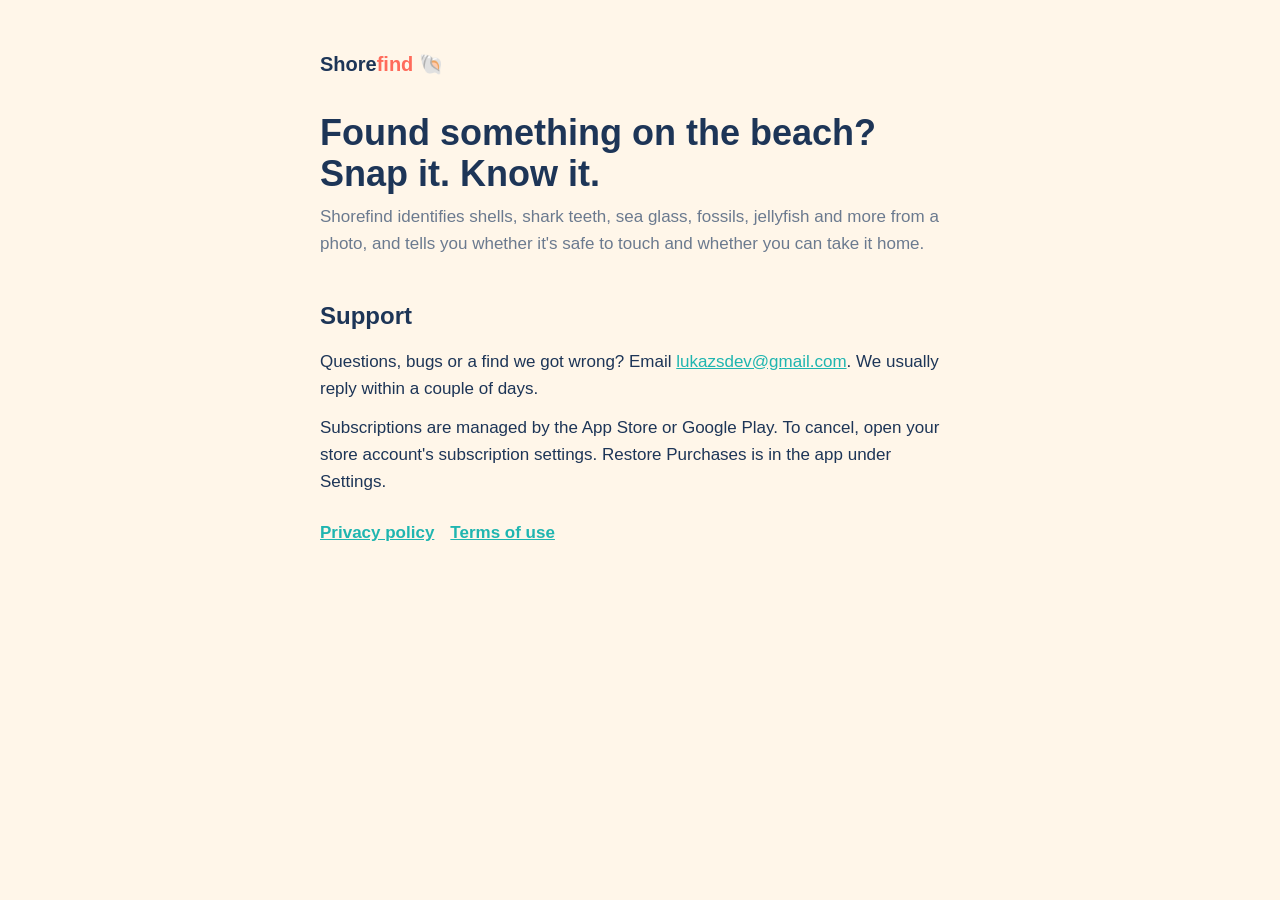
==== index.html @ d8ca5ec5 "Shorefind privacy policy, terms of use and support page Co-Authored-By: Claude Fable 5.1 <noreply@an" ====
<!doctype html>
<html lang="en">
  <head>
    <meta charset="utf-8" />
    <meta name="viewport" content="width=device-width, initial-scale=1" />
    <title>Shorefind · Beach Identifier</title>
    <meta name="description" content="Snap anything you find on the beach and know what it is." />
    <link rel="stylesheet" href="style.css" />
  </head>
  <body>
    <main>
      <p class="wordmark"><a href="./">Shore<span>find</span> 🐚</a></p>
      <h1>Found something on the beach? Snap it. Know it.</h1>
      <p class="muted">Shorefind identifies shells, shark teeth, sea glass, fossils, jellyfish and more from a photo, and tells you whether it's safe to touch and whether you can take it home.</p>
      <h2>Support</h2>
      <p>Questions, bugs or a find we got wrong? Email <a href="mailto:lukazsdev@gmail.com">lukazsdev@gmail.com</a>. We usually reply within a couple of days.</p>
      <p>Subscriptions are managed by the App Store or Google Play. To cancel, open your store account's subscription settings. Restore Purchases is in the app under Settings.</p>
      <div class="links">
        <a href="privacy/">Privacy policy</a>
        <a href="terms/">Terms of use</a>
      </div>
    </main>
  </body>
</html>
---- style.css ----
/* Static pages for GitHub Pages: Shorefind privacy policy, terms and support. */
:root {
  color-scheme: light dark;
  --background: #fff6e9;
  --text: #1d3557;
  --muted: #6b7a8f;
  --accent: #ff6b5b;
  --accent2: #1fb5b0;
  --border: #eee3d2;
}
@media (prefers-color-scheme: dark) {
  :root {
    --background: #14203a;
    --text: #fff6e9;
    --muted: #a9b4c4;
    --accent: #ff8a7d;
    --accent2: #3fd0cb;
    --border: #2b3a5c;
  }
}
* { box-sizing: border-box; }
body {
  margin: 0;
  background: var(--background);
  color: var(--text);
  font: 17px/1.6 -apple-system, BlinkMacSystemFont, 'Segoe UI', Roboto, Helvetica, Arial, sans-serif;
}
main { max-width: 680px; margin: 0 auto; padding: 48px 20px 80px; }
.wordmark { font-weight: 800; font-size: 20px; margin: 0 0 32px; }
.wordmark a { color: var(--text); text-decoration: none; }
.wordmark span { color: var(--accent); }
h1 { font-size: 36px; line-height: 1.15; margin: 0 0 8px; }
h2 { font-size: 24px; margin: 40px 0 12px; }
h3 { font-size: 19px; margin: 24px 0 8px; }
p, li { margin: 0 0 12px; }
ul { padding-left: 22px; }
a { color: var(--accent2); }
.muted { color: var(--muted); }
.links { display: flex; gap: 16px; flex-wrap: wrap; margin-top: 24px; }
.links a { font-weight: 700; }
hr { border: 0; border-top: 1px solid var(--border); margin: 40px 0; }
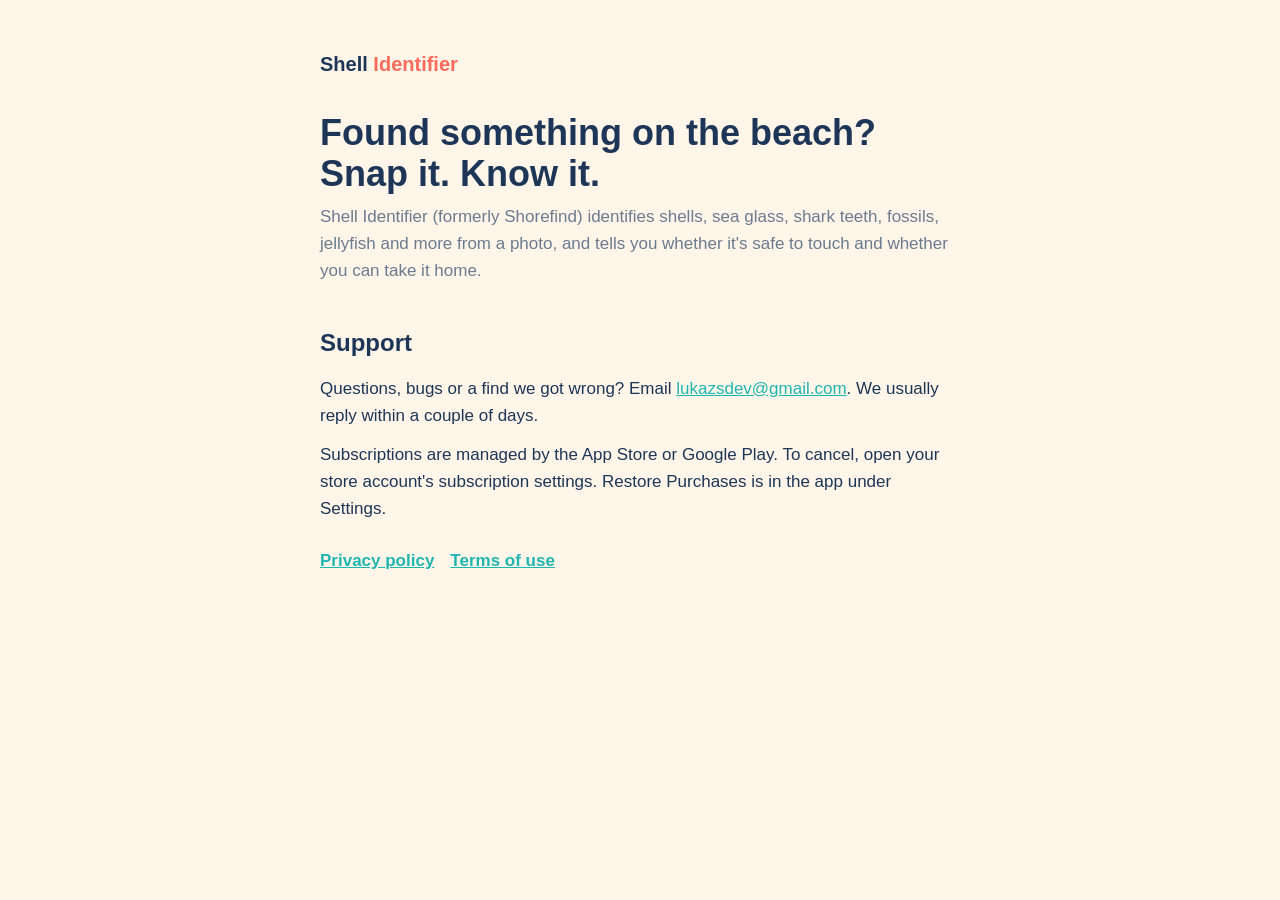
==== commit 4896f0d4: "Rename to Shell Identifier (formerly Shorefind) Co-Authored-By: Claude Fable 5.1 <noreply@anthropic." ====
--- a/index.html
+++ b/index.html
@@ -3,15 +3,15 @@
   <head>
     <meta charset="utf-8" />
     <meta name="viewport" content="width=device-width, initial-scale=1" />
-    <title>Shorefind · Beach Identifier</title>
-    <meta name="description" content="Snap anything you find on the beach and know what it is." />
+    <title>Shell Identifier · Beach Finds</title>
+    <meta name="description" content="Snap anything you find on the beach and know what it is. Shells, sea glass, shark teeth and more." />
     <link rel="stylesheet" href="style.css" />
   </head>
   <body>
     <main>
-      <p class="wordmark"><a href="./">Shore<span>find</span> 🐚</a></p>
+      <p class="wordmark"><a href="./">Shell <span>Identifier</span></a></p>
       <h1>Found something on the beach? Snap it. Know it.</h1>
-      <p class="muted">Shorefind identifies shells, shark teeth, sea glass, fossils, jellyfish and more from a photo, and tells you whether it's safe to touch and whether you can take it home.</p>
+      <p class="muted">Shell Identifier (formerly Shorefind) identifies shells, sea glass, shark teeth, fossils, jellyfish and more from a photo, and tells you whether it's safe to touch and whether you can take it home.</p>
       <h2>Support</h2>
       <p>Questions, bugs or a find we got wrong? Email <a href="mailto:lukazsdev@gmail.com">lukazsdev@gmail.com</a>. We usually reply within a couple of days.</p>
       <p>Subscriptions are managed by the App Store or Google Play. To cancel, open your store account's subscription settings. Restore Purchases is in the app under Settings.</p>
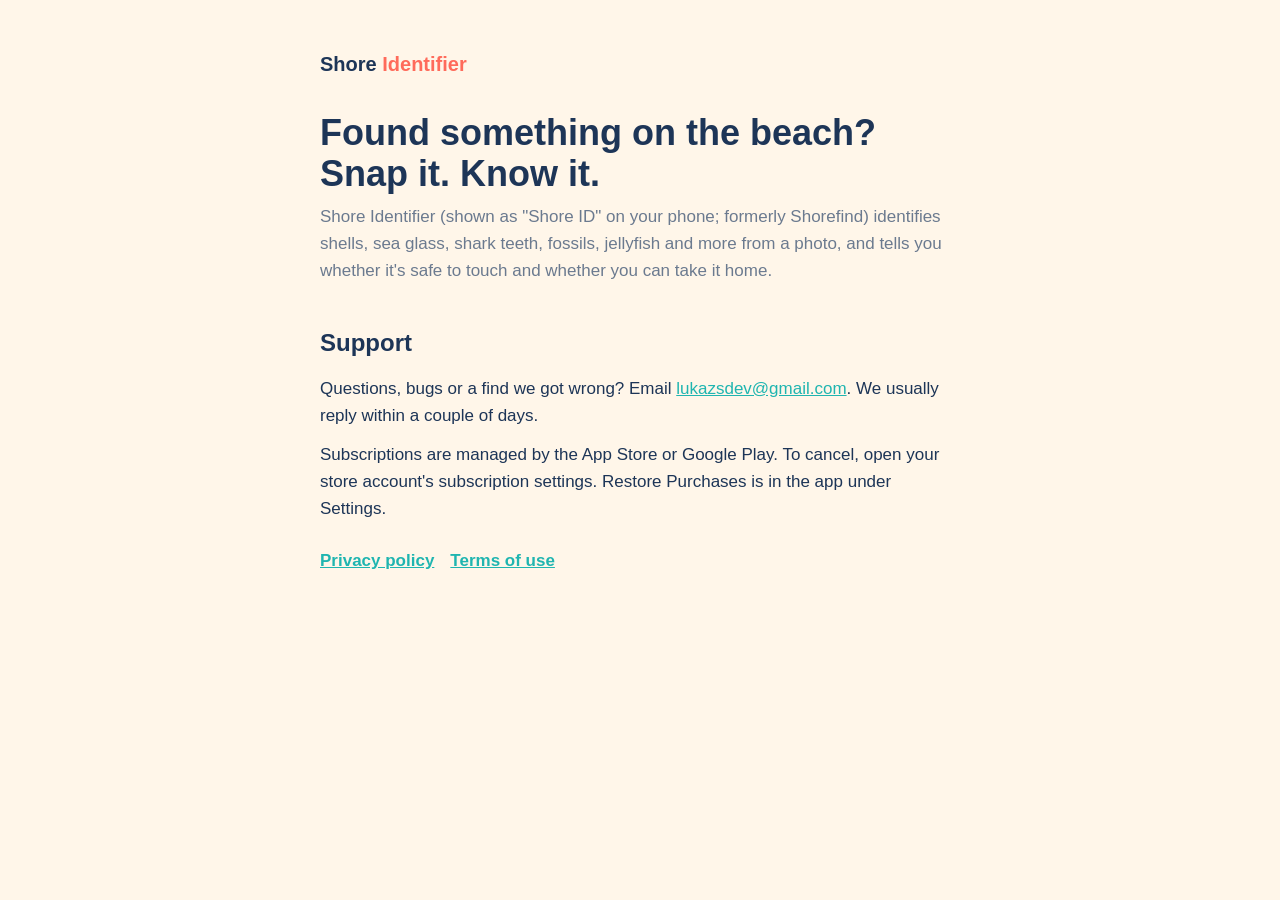
==== commit bbabfafb: "Rename to Shore Identifier / Shore ID; document expert chat, notes and favourites Co-Authored-By: Cl" ====
--- a/index.html
+++ b/index.html
@@ -3,15 +3,15 @@
   <head>
     <meta charset="utf-8" />
     <meta name="viewport" content="width=device-width, initial-scale=1" />
-    <title>Shell Identifier · Beach Finds</title>
+    <title>Shore Identifier · Beach Finds</title>
     <meta name="description" content="Snap anything you find on the beach and know what it is. Shells, sea glass, shark teeth and more." />
     <link rel="stylesheet" href="style.css" />
   </head>
   <body>
     <main>
-      <p class="wordmark"><a href="./">Shell <span>Identifier</span></a></p>
+      <p class="wordmark"><a href="./">Shore <span>Identifier</span></a></p>
       <h1>Found something on the beach? Snap it. Know it.</h1>
-      <p class="muted">Shell Identifier (formerly Shorefind) identifies shells, sea glass, shark teeth, fossils, jellyfish and more from a photo, and tells you whether it's safe to touch and whether you can take it home.</p>
+      <p class="muted">Shore Identifier (shown as "Shore ID" on your phone; formerly Shorefind) identifies shells, sea glass, shark teeth, fossils, jellyfish and more from a photo, and tells you whether it's safe to touch and whether you can take it home.</p>
       <h2>Support</h2>
       <p>Questions, bugs or a find we got wrong? Email <a href="mailto:lukazsdev@gmail.com">lukazsdev@gmail.com</a>. We usually reply within a couple of days.</p>
       <p>Subscriptions are managed by the App Store or Google Play. To cancel, open your store account's subscription settings. Restore Purchases is in the app under Settings.</p>
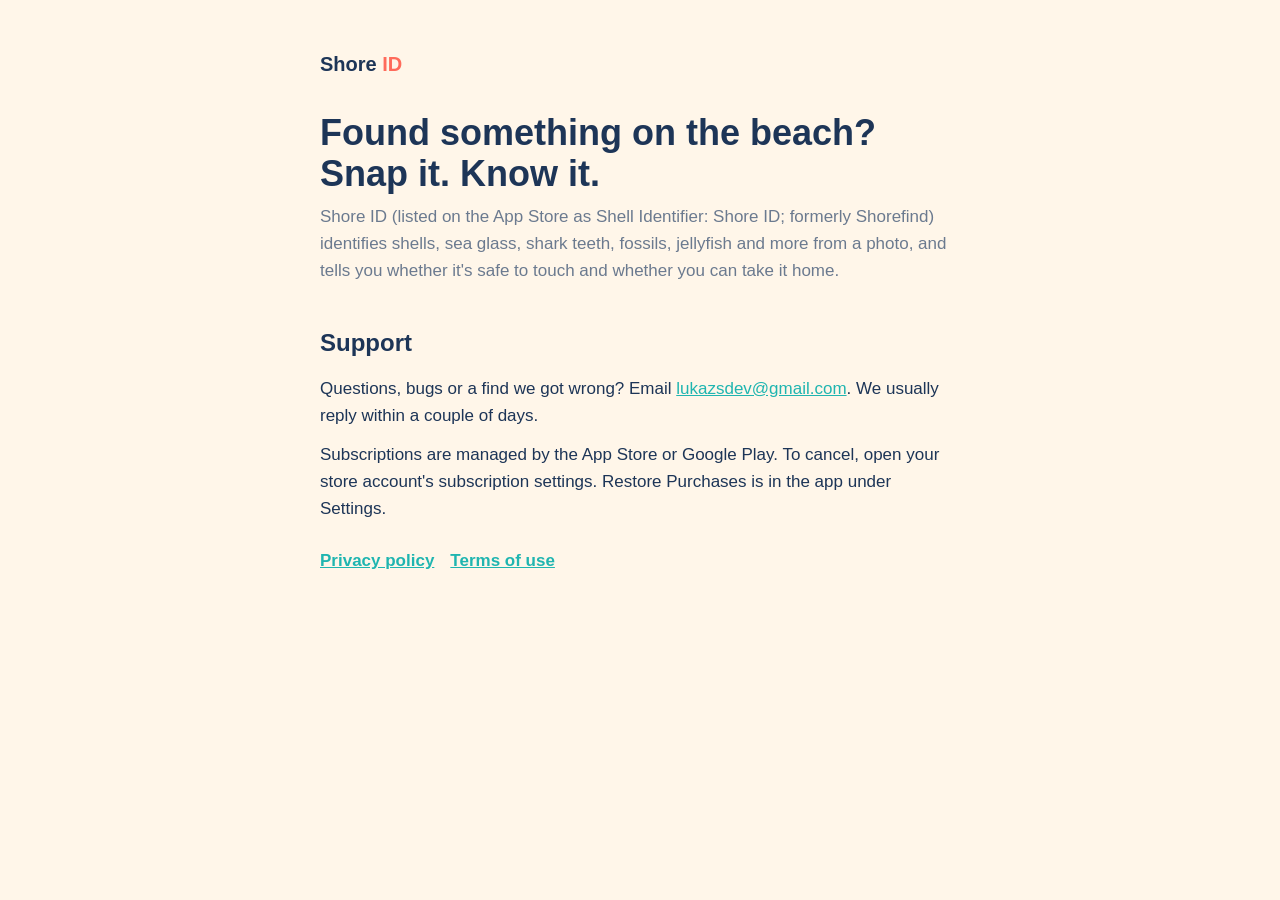
==== commit 91f6a8e4: "List the app as Shell Identifier: Shore ID; explain Apple Ads attribution Co-Authored-By: Claude Opu" ====
--- a/index.html
+++ b/index.html
@@ -3,15 +3,15 @@
   <head>
     <meta charset="utf-8" />
     <meta name="viewport" content="width=device-width, initial-scale=1" />
-    <title>Shore Identifier · Beach Finds</title>
+    <title>Shore ID · Shell Identifier</title>
     <meta name="description" content="Snap anything you find on the beach and know what it is. Shells, sea glass, shark teeth and more." />
     <link rel="stylesheet" href="style.css" />
   </head>
   <body>
     <main>
-      <p class="wordmark"><a href="./">Shore <span>Identifier</span></a></p>
+      <p class="wordmark"><a href="./">Shore <span>ID</span></a></p>
       <h1>Found something on the beach? Snap it. Know it.</h1>
-      <p class="muted">Shore Identifier (shown as "Shore ID" on your phone; formerly Shorefind) identifies shells, sea glass, shark teeth, fossils, jellyfish and more from a photo, and tells you whether it's safe to touch and whether you can take it home.</p>
+      <p class="muted">Shore ID (listed on the App Store as Shell Identifier: Shore ID; formerly Shorefind) identifies shells, sea glass, shark teeth, fossils, jellyfish and more from a photo, and tells you whether it's safe to touch and whether you can take it home.</p>
       <h2>Support</h2>
       <p>Questions, bugs or a find we got wrong? Email <a href="mailto:lukazsdev@gmail.com">lukazsdev@gmail.com</a>. We usually reply within a couple of days.</p>
       <p>Subscriptions are managed by the App Store or Google Play. To cancel, open your store account's subscription settings. Restore Purchases is in the app under Settings.</p>
